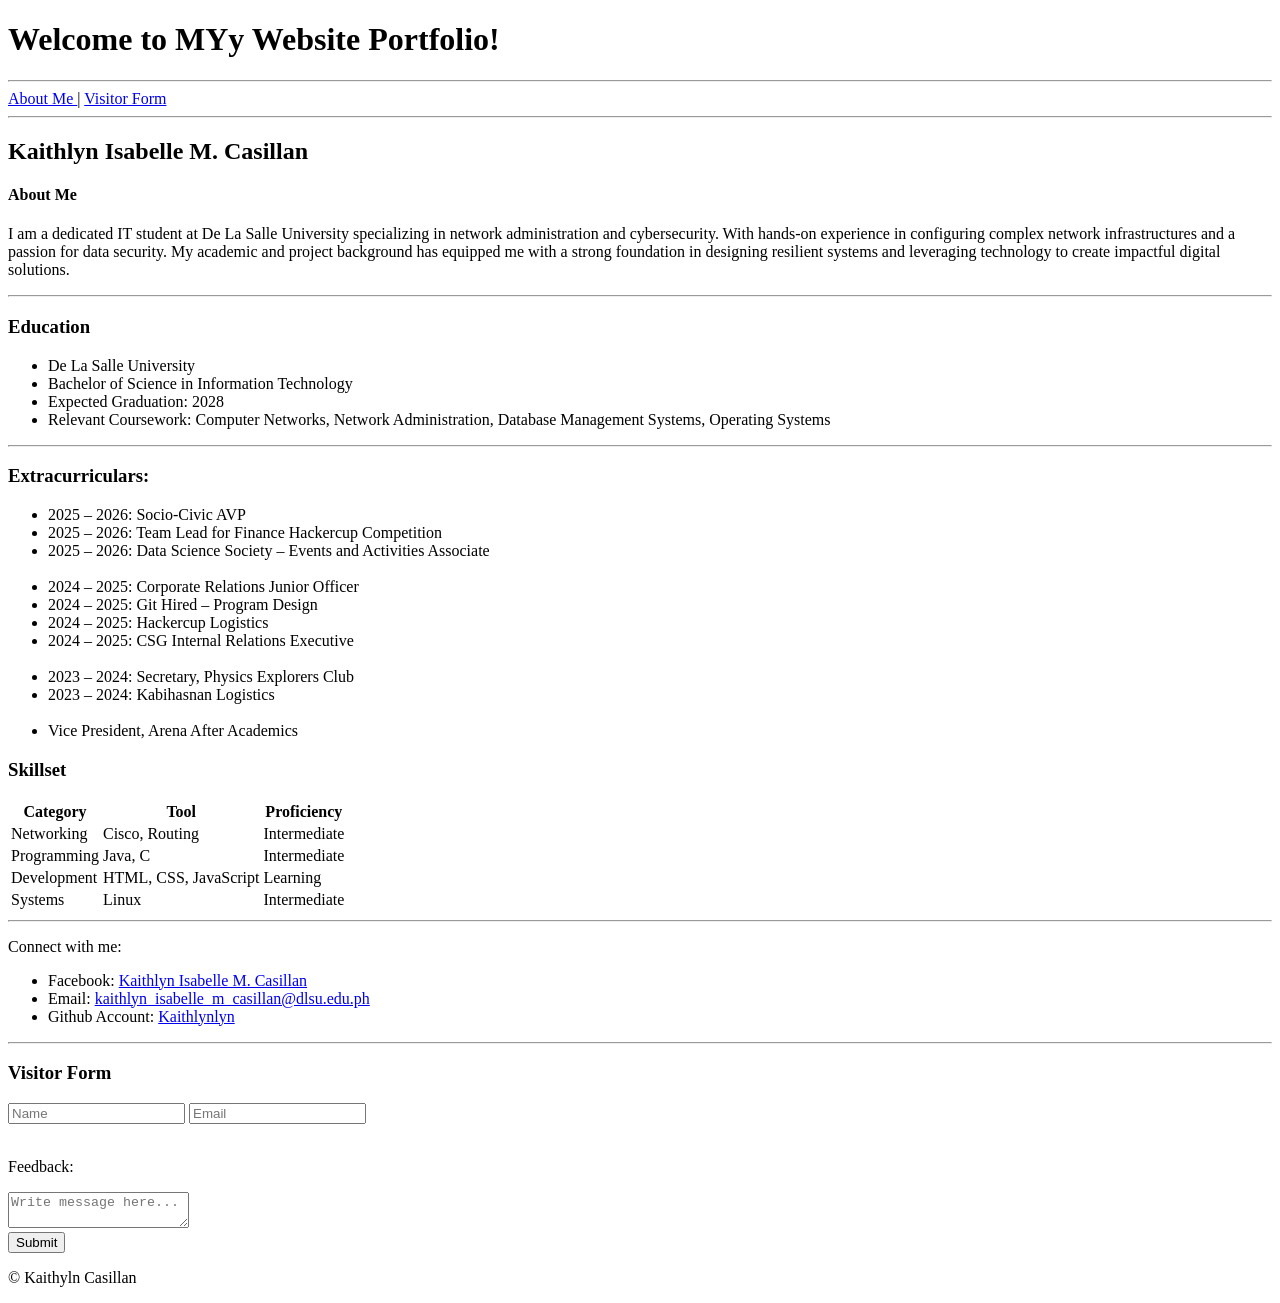
==== index.html @ 683bf372 "Update index.html" ====
<!DOCTYPE html>
<html>
	<head>
		<title>Professional Navigation</title>
	</head>
<body>

<h1>Welcome to MYy Website Portfolio! </h1>

<hr>
	
	<nav>
	<a href="me.html"> About Me </a>
	|
	<a href="#visitor_form">Visitor Form </a>
	<hr>
	
<main>
<section>
<h2>Kaithlyn Isabelle M. Casillan</h2>
<h4>About Me</h4>
<p>
I am a dedicated IT student at De La Salle University specializing in network administration and cybersecurity. With hands-on experience in configuring complex network infrastructures and a passion for data security. My academic and project background has equipped me with a strong foundation in designing resilient systems and leveraging technology to create impactful digital solutions.
</p>
</section>

<hr>

<section>
<h3>Education</h3>
<ul>
	<li>De La Salle University</li>
	<li>Bachelor of Science in Information Technology</li>
	<li>Expected Graduation: 2028</li>
	<li>Relevant Coursework: Computer Networks, Network Administration, Database Management Systems, Operating Systems</li>
</ul>
</section>	

<hr>

<section> 
<h3>Extracurriculars:</h3>
<ul>
	<li>2025 – 2026: Socio-Civic AVP</li>
	<li>2025 – 2026: Team Lead for Finance Hackercup Competition</li>
	<li>2025 – 2026: Data Science Society – Events and Activities Associate</li>
	<br>
	<li>2024 – 2025: Corporate Relations Junior Officer</li>
	<li>2024 – 2025: Git Hired – Program Design</li>
	<li>2024 – 2025: Hackercup Logistics</li>
	<li>2024 – 2025: CSG Internal Relations Executive</li>
	<br>
	<li>2023 – 2024: Secretary, Physics Explorers Club</li>
	<li>2023 – 2024: Kabihasnan Logistics</li>
	<br>
	<li>Vice President, Arena After Academics</li>
</ul>
</section>

<section>
<h3>Skillset</h3>
<table id = "table">
	<tr>
		<th> Category </th>
		<th> Tool </th>
		<th> Proficiency </th>
	</tr>
	<tr>
		<td> Networking </td>
		<td> Cisco, Routing </td>
		<td> Intermediate </td>
	</tr>
	<tr>
		<td> Programming </td>
		<td> Java, C </td>
		<td> Intermediate </td>
	</tr>
	<tr>
		<td> Development </td>
		<td> HTML, CSS, JavaScript </td>
		<td> Learning </td>
	</tr>
	<tr>
		<td> Systems </td>
		<td> Linux </td>
		<td> Intermediate </td>
	</tr>
</table>

</section>

<hr>

<section>
<p> Connect with me: </p>
	<ul>
		<li>Facebook: <a href="https://www.facebook.com/kaithlyn.isabelle.casillan/">Kaithlyn Isabelle M. Casillan</a> </li>
		<li>Email: <a href="mailto:kaithlyn_isabelle_m_casillan@dlsu.edu.ph"> kaithlyn_isabelle_m_casillan@dlsu.edu.ph </a> </li>
		<li>Github Account:  <a href="https://github.com/Kaithlynlyn"> Kaithlynlyn </a> </li>
	</ul>

</section>

<hr>

<section id="visitor_form">
	<h3>Visitor Form</h3>

	<form>
		<input type="text" placeholder="Name">
		<input type="email" placeholder="Email">
		<br>
		<br>
		<p>Feedback:</p>
		<textarea placeholder="Write message here..."></textarea>
		<br>
		<button type="submit"> Submit </button>
	</form>
</section>

</main>

<footer> 
<p> © Kaithyln Casillan </p> 
</footer>

</body>

</html>
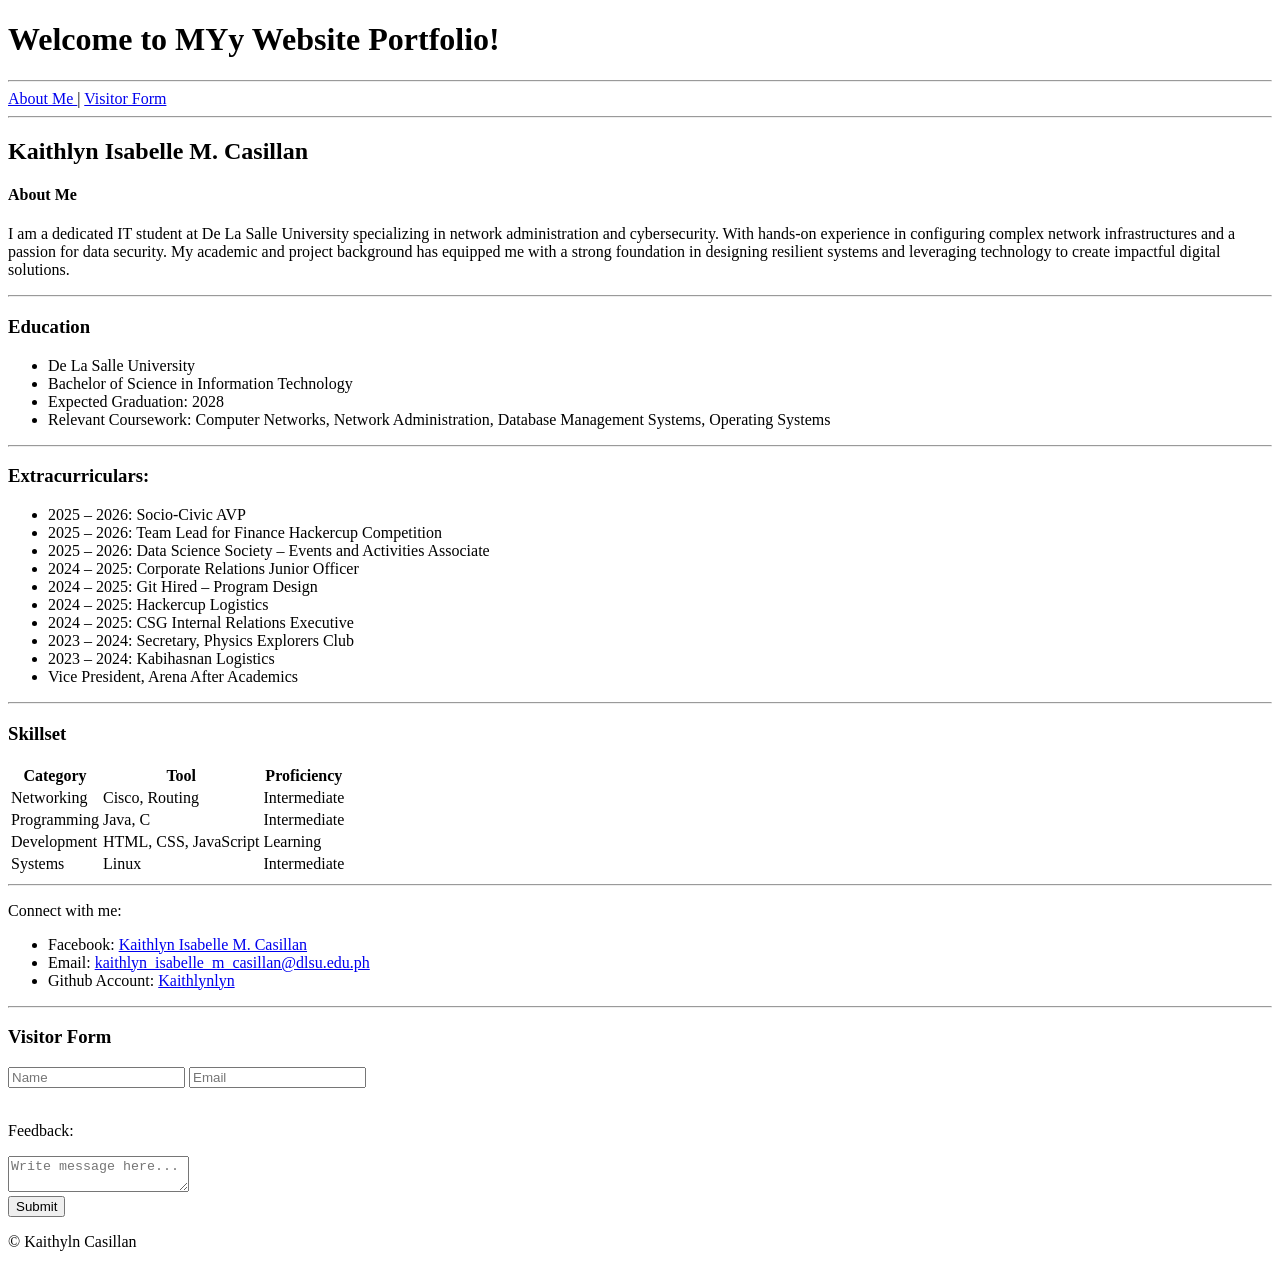
==== commit 0e6672cc: "Update index.html" ====
--- a/index.html
+++ b/index.html
@@ -44,18 +44,17 @@
 	<li>2025 – 2026: Socio-Civic AVP</li>
 	<li>2025 – 2026: Team Lead for Finance Hackercup Competition</li>
 	<li>2025 – 2026: Data Science Society – Events and Activities Associate</li>
-	<br>
 	<li>2024 – 2025: Corporate Relations Junior Officer</li>
 	<li>2024 – 2025: Git Hired – Program Design</li>
 	<li>2024 – 2025: Hackercup Logistics</li>
 	<li>2024 – 2025: CSG Internal Relations Executive</li>
-	<br>
 	<li>2023 – 2024: Secretary, Physics Explorers Club</li>
 	<li>2023 – 2024: Kabihasnan Logistics</li>
-	<br>
 	<li>Vice President, Arena After Academics</li>
 </ul>
 </section>
+
+<hr>
 
 <section>
 <h3>Skillset</h3>
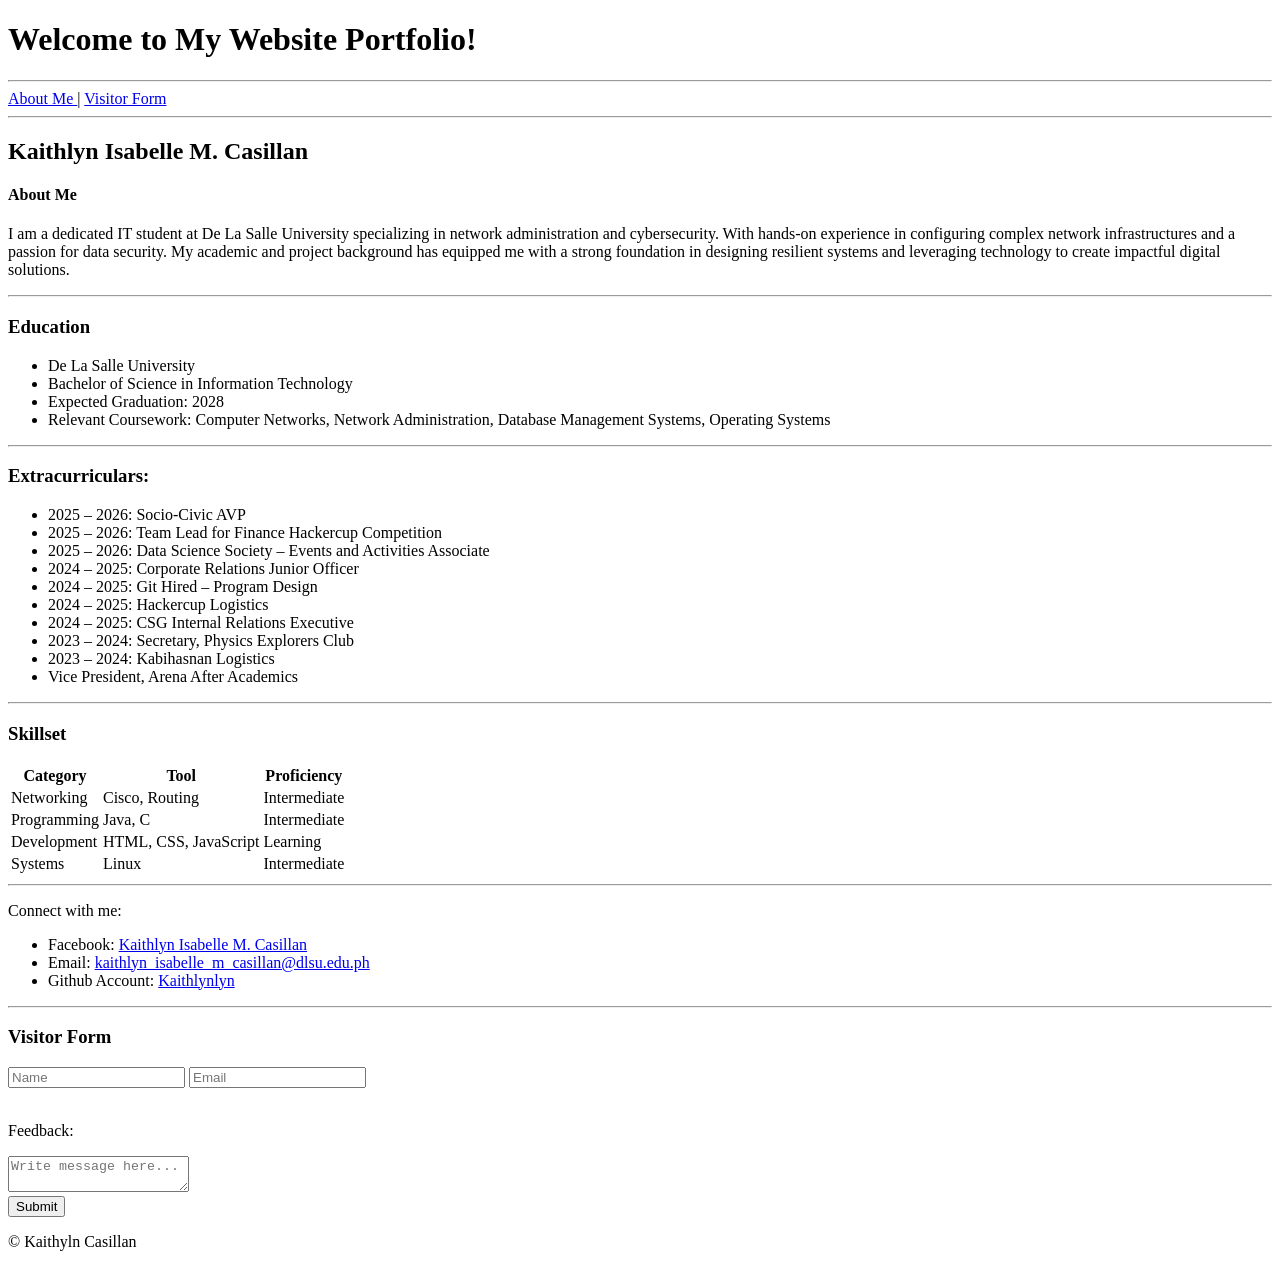
==== commit e34d7b69: "Update index.html" ====
--- a/index.html
+++ b/index.html
@@ -5,7 +5,7 @@
 	</head>
 <body>
 
-<h1>Welcome to MYy Website Portfolio! </h1>
+<h1>Welcome to My Website Portfolio! </h1>
 
 <hr>
 	
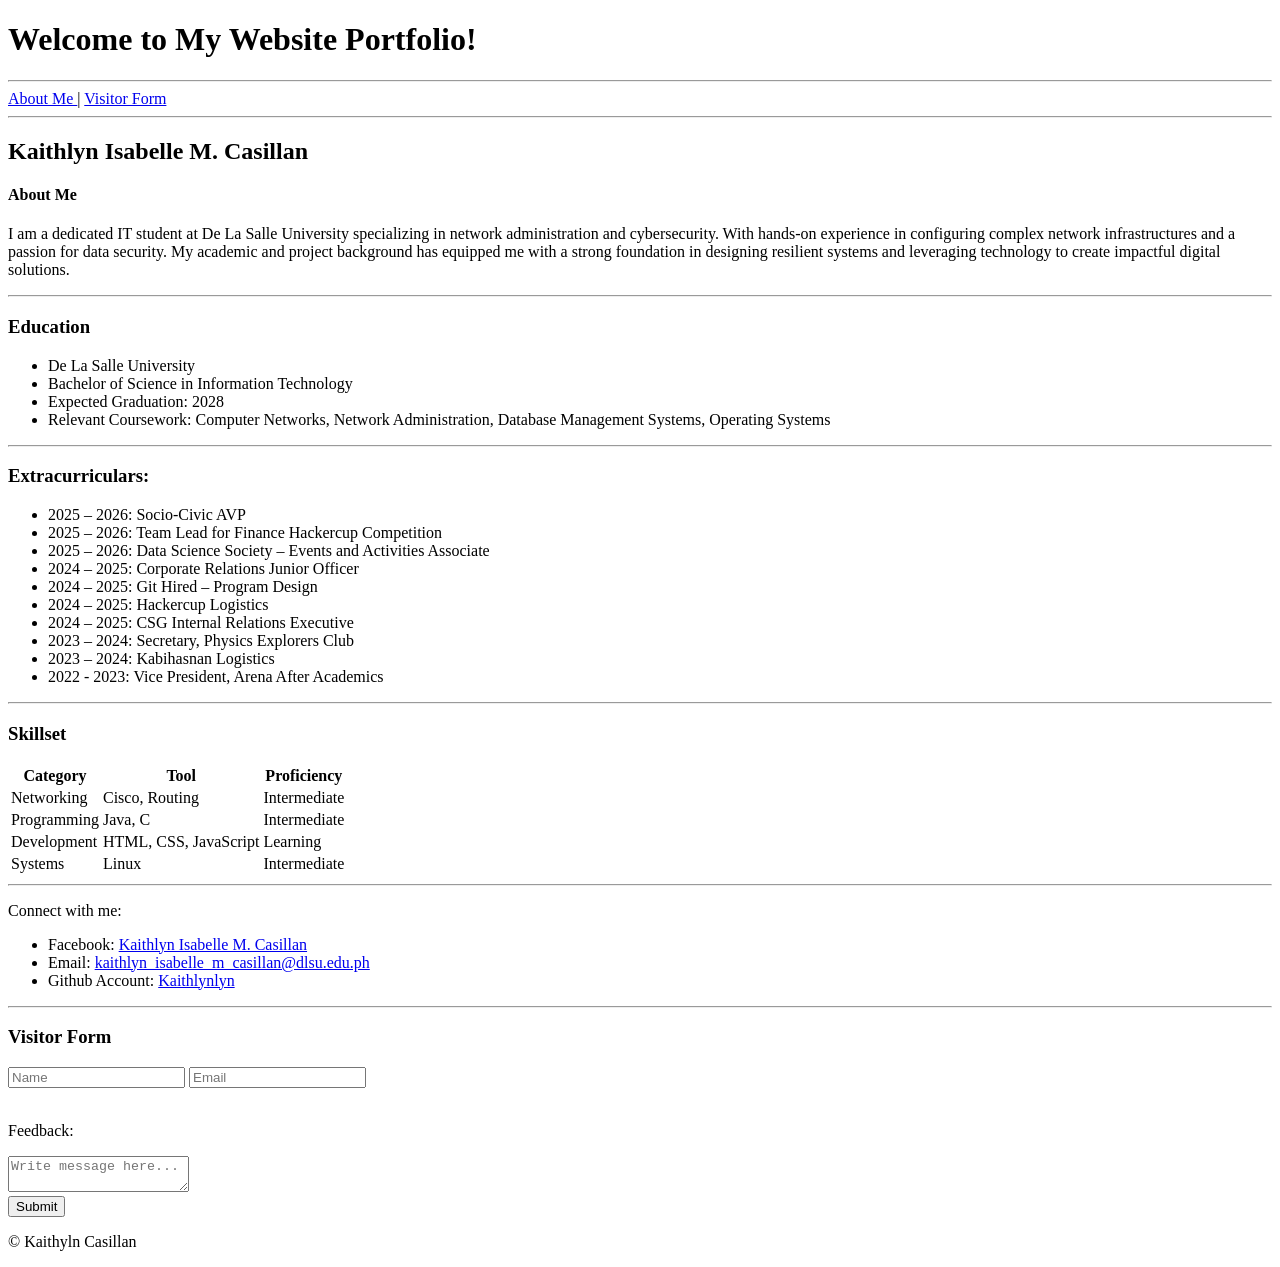
==== commit b409c670: "Update index.html" ====
--- a/index.html
+++ b/index.html
@@ -50,7 +50,7 @@
 	<li>2024 – 2025: CSG Internal Relations Executive</li>
 	<li>2023 – 2024: Secretary, Physics Explorers Club</li>
 	<li>2023 – 2024: Kabihasnan Logistics</li>
-	<li>Vice President, Arena After Academics</li>
+	<li>2022 - 2023: Vice President, Arena After Academics</li>
 </ul>
 </section>
 
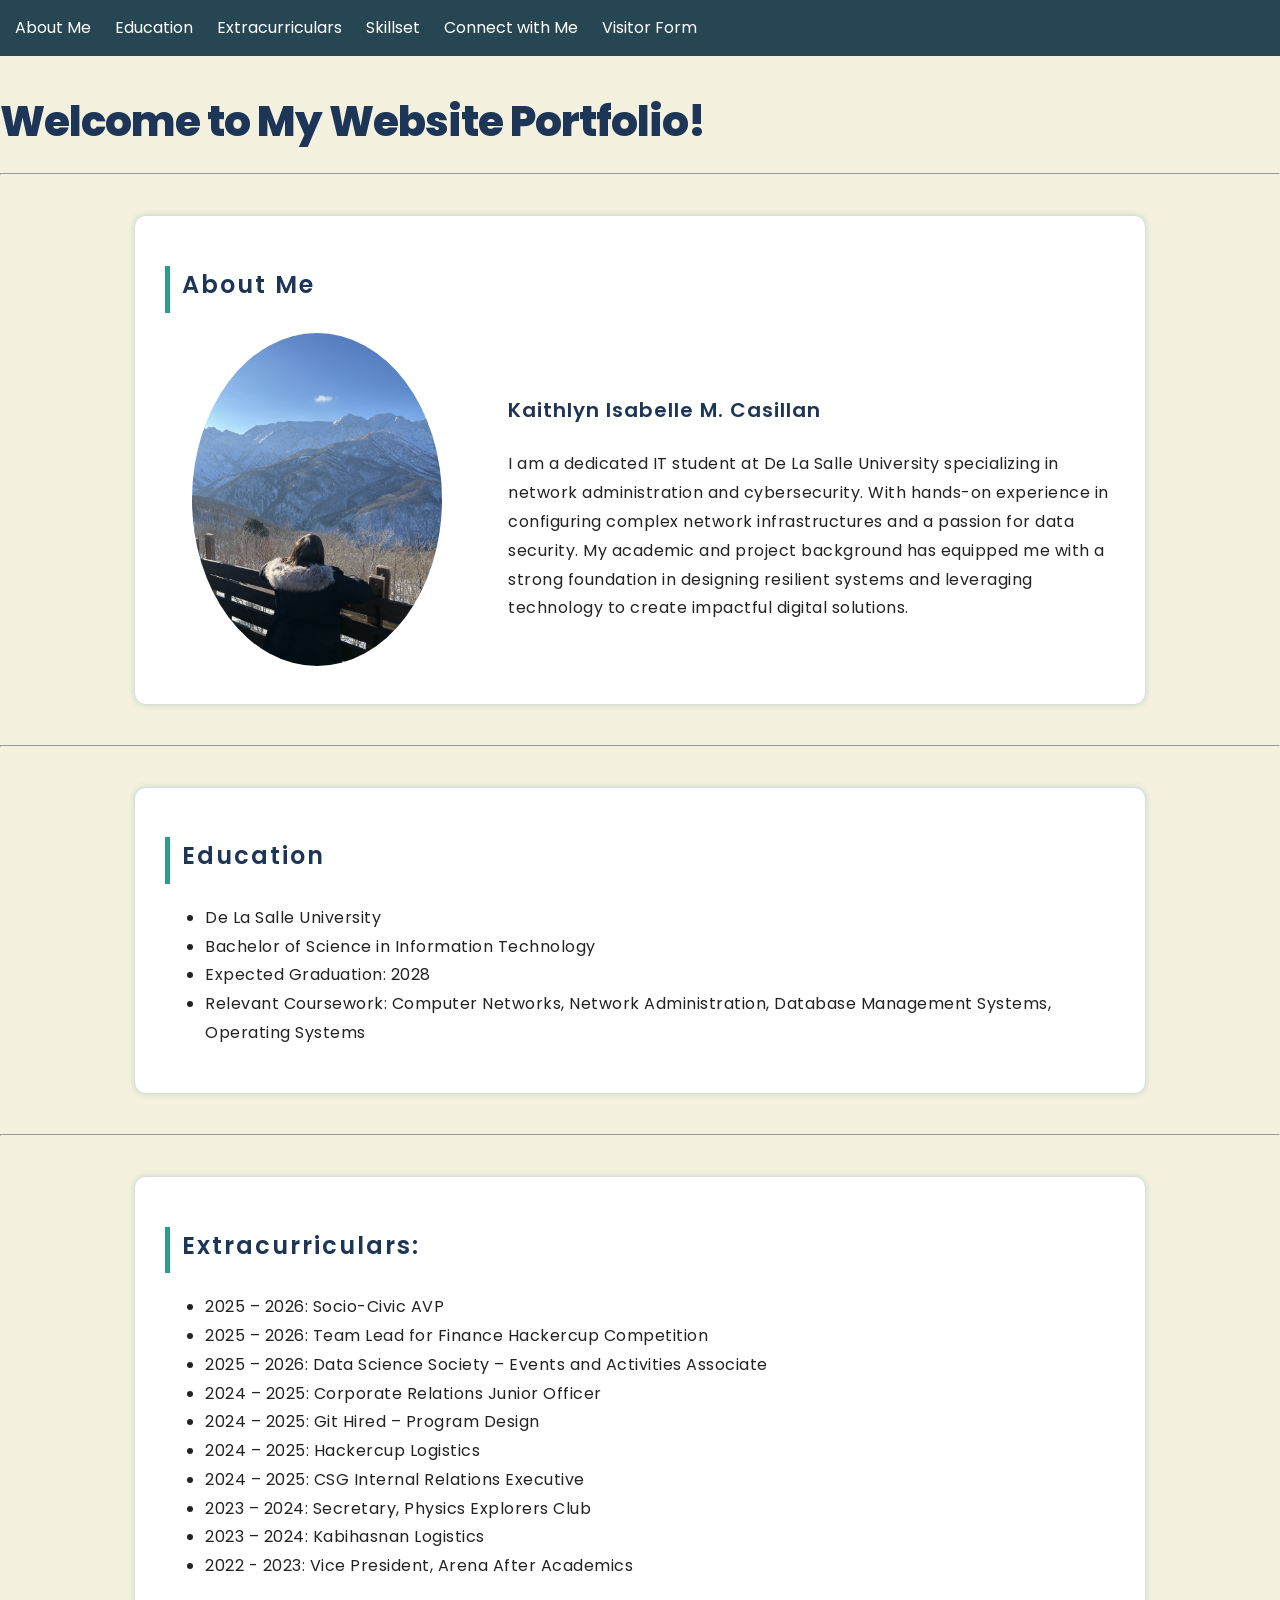
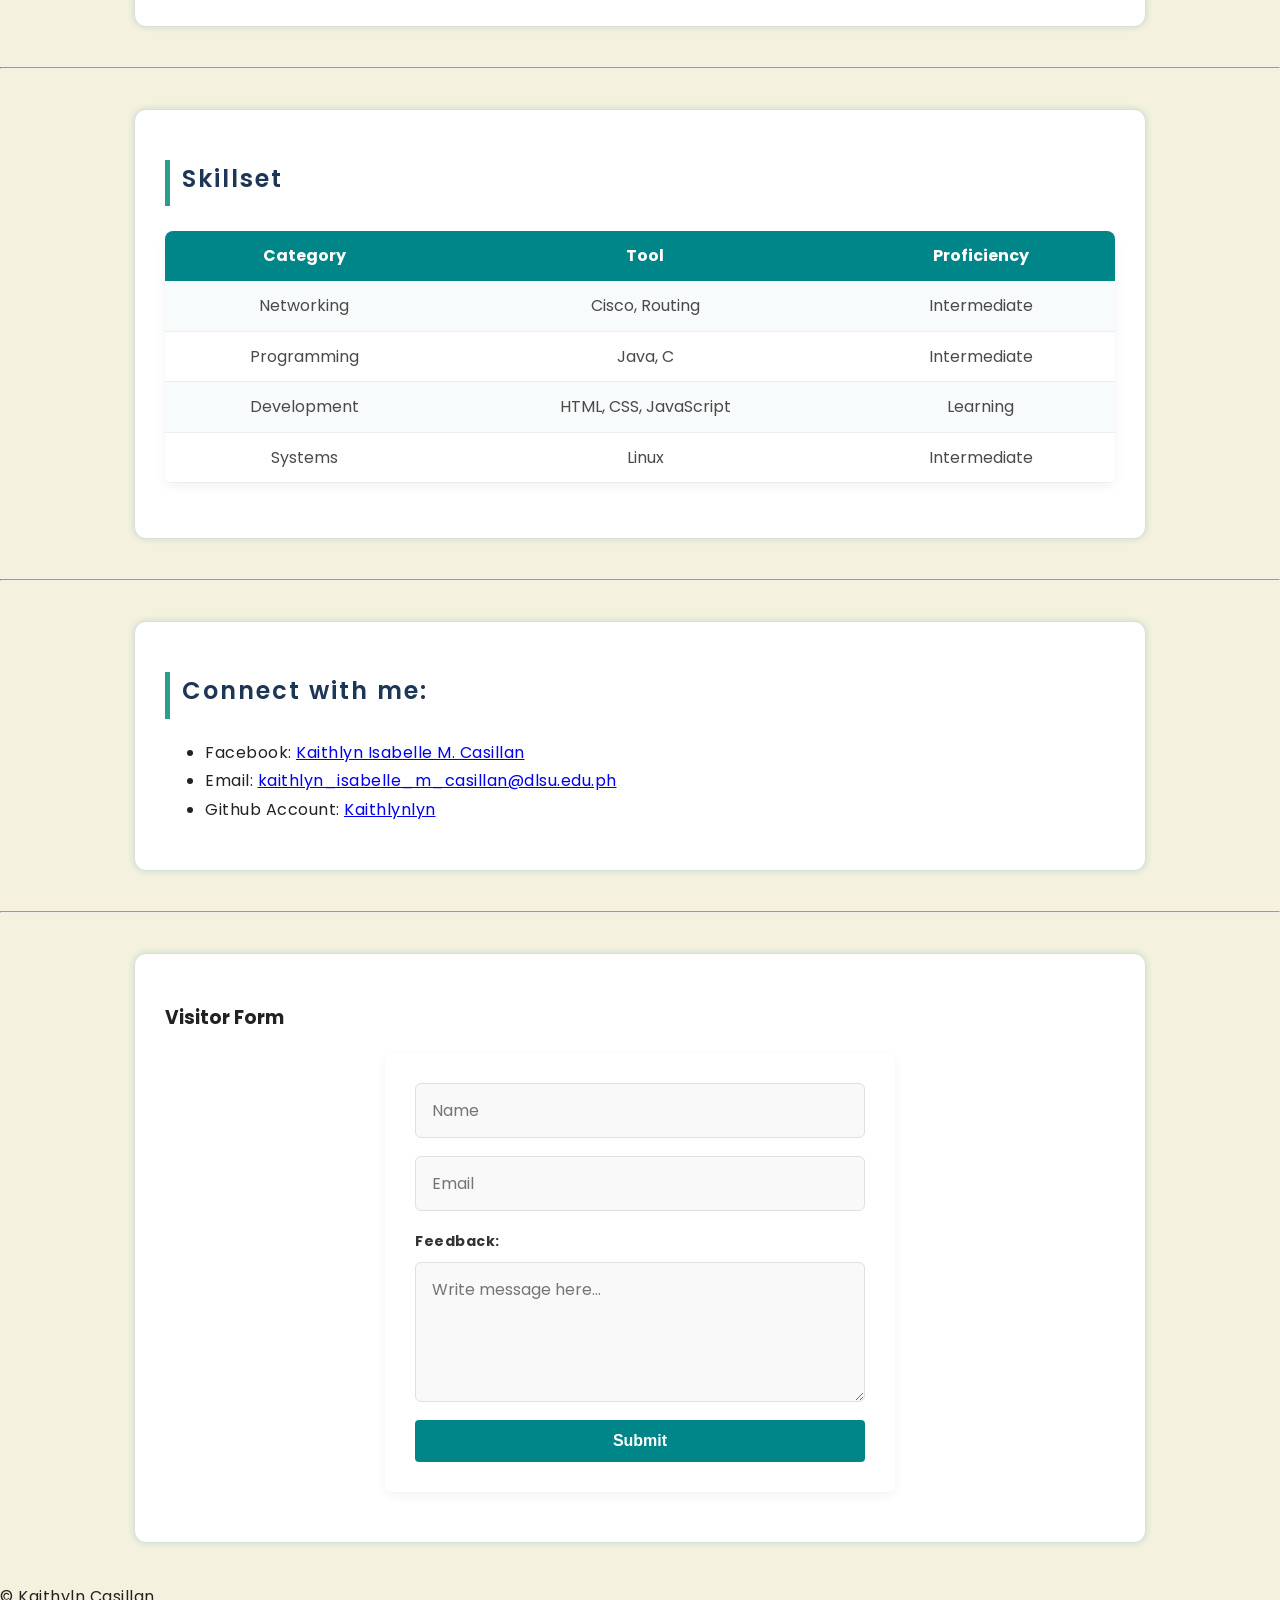
==== commit bcc60baf: "Update index.html" ====
--- a/index.html
+++ b/index.html
@@ -2,6 +2,10 @@
 <html>
 	<head>
 		<title>Professional Navigation</title>
+		<link rel="stylesheet" href="style.css">
+		<link rel="preconnect" href="https://fonts.googleapis.com">
+		<link rel="preconnect" href="https://fonts.gstatic.com" crossorigin>
+		<link href="https://fonts.googleapis.com/css2?family=Poppins:wght@400;600;700&display=swap" rel="stylesheet">
 	</head>
 <body>
 
@@ -9,25 +13,38 @@
 
 <hr>
 	
-	<nav>
+	<nav class="navigationbar">
 	<a href="me.html"> About Me </a>
-	|
-	<a href="#visitor_form">Visitor Form </a>
-	<hr>
+	<a href="#educ"> Education </a>
+	<a href="#extra">Extracurriculars </a>
+	<a href="#skills"> Skillset </a>
+	<a href="#contact"> Connect with Me </a>
+	<a href="#visitor_form"> Visitor Form </a>
+	</nav>
+
 	
 <main>
-<section>
-<h2>Kaithlyn Isabelle M. Casillan</h2>
-<h4>About Me</h4>
+<section class="portfolio">
+<h2>About Me</h2> 
+<div class="about">
+<div class="about_me_img">
+<img src="About_me.jpg">
+</div>
+
+<div class="about_text">
+<h4>Kaithlyn Isabelle M. Casillan</h4>
 <p>
 I am a dedicated IT student at De La Salle University specializing in network administration and cybersecurity. With hands-on experience in configuring complex network infrastructures and a passion for data security. My academic and project background has equipped me with a strong foundation in designing resilient systems and leveraging technology to create impactful digital solutions.
 </p>
+</div>
+
+</div>
 </section>
 
 <hr>
 
-<section>
-<h3>Education</h3>
+<section id="educ" class="portfolio">
+<h2>Education</h2>
 <ul>
 	<li>De La Salle University</li>
 	<li>Bachelor of Science in Information Technology</li>
@@ -38,8 +55,8 @@
 
 <hr>
 
-<section> 
-<h3>Extracurriculars:</h3>
+<section id="extra" class="portfolio"> 
+<h2>Extracurriculars:</h2>
 <ul>
 	<li>2025 – 2026: Socio-Civic AVP</li>
 	<li>2025 – 2026: Team Lead for Finance Hackercup Competition</li>
@@ -56,9 +73,9 @@
 
 <hr>
 
-<section>
-<h3>Skillset</h3>
-<table id = "table">
+<section id="skills" class="portfolio">
+<h2>Skillset</h2>
+<table id = "table" class="professional_table">
 	<tr>
 		<th> Category </th>
 		<th> Tool </th>
@@ -90,8 +107,8 @@
 
 <hr>
 
-<section>
-<p> Connect with me: </p>
+<section id="contact" class="portfolio">
+<h2> Connect with me: </h2>
 	<ul>
 		<li>Facebook: <a href="https://www.facebook.com/kaithlyn.isabelle.casillan/">Kaithlyn Isabelle M. Casillan</a> </li>
 		<li>Email: <a href="mailto:kaithlyn_isabelle_m_casillan@dlsu.edu.ph"> kaithlyn_isabelle_m_casillan@dlsu.edu.ph </a> </li>
@@ -102,17 +119,17 @@
 
 <hr>
 
-<section id="visitor_form">
+<section id="visitor_form" class="portfolio">
 	<h3>Visitor Form</h3>
 
-	<form>
+	<form class="visitors">
 		<input type="text" placeholder="Name">
 		<input type="email" placeholder="Email">
-		<br>
-		<br>
+	
+		
 		<p>Feedback:</p>
 		<textarea placeholder="Write message here..."></textarea>
-		<br>
+		
 		<button type="submit"> Submit </button>
 	</form>
 </section>
--- a/style.css
+++ b/style.css
@@ -0,0 +1,193 @@
+body { 
+		background-color: #f4f1de;
+		margin: 0;
+		padding-top: 60px;
+		
+		font-family: 'Poppins', sans-serif;
+		line-height: 1.6;
+		color: #222222;
+}
+
+h1 {
+    font-size: 42px;
+    font-weight: 800;
+    color: #1d3557;
+	padding-bottom: 8px;
+    letter-spacing: -1px;
+    margin-bottom: 10px;
+}
+
+h2 {
+    font-size: 24px;
+    font-weight: 600;
+	border-left: 5px solid #2a9d8f;
+	padding-left: 12px;
+    letter-spacing: 2px;
+    color: #1d3557;
+	padding-bottom: 8px;
+    margin-bottom: 20px;
+}
+
+h4 {
+    font-size: 20px;
+    font-weight: 600;
+    letter-spacing: 1px;
+    color: #1d3557;
+	padding-bottom: 8px;
+    margin-bottom: 2px;
+}
+
+p, ul, pre {
+    font-size: 16px;
+    font-weight: 400;
+    line-height: 1.8;
+    color: #222222;
+    margin-bottom: 15px;
+	letter-spacing: 0.5px;
+}
+
+.navigationbar {
+	position: fixed;
+	top: 0;
+	left: 0;
+	width: 100%;
+	
+	background-color: #264653;
+	padding: 15px;
+}
+
+.navigationbar a {
+	color: white;
+	text-decoration: none;
+	margin-right: 20px;
+}
+
+.portfolio {
+	max-width: 950px;
+	margin: 40px auto;
+	padding: 30px;
+	background-color: white;
+	border: 1px solid #dddddd;
+	border-radius: 12px;
+	box-shadow: 0 0 6px rgba(0, 134, 136, 0.2); 
+}
+
+.about {
+	display: flex;
+	align-items: center;
+	gap: 40px;
+}
+
+.about_me_img {
+	flex: 1;
+	text-align: center;
+}
+
+.about_me_img img {
+	width: 100%;
+	max-width: 250px;
+	height: auto;
+	border-radius: 50%;
+}
+
+.about_text {
+	flex: 2;
+}
+	
+
+.professional_table {
+    width: 100%;                
+    border-collapse: collapse;  
+    margin: 25px 0;             
+    font-size: 16px;            
+    background-color: white;   
+    border-radius: 8px;        
+    overflow: hidden;          
+    box-shadow: 0 4px 12px rgba(0,0,0,0.05); 
+}
+
+.professional_table th {
+    background-color: #008688;  
+    color: white;               
+    text-align: center;           
+    font-weight: bold;         
+    padding: 12px 15px;        
+}
+
+table td {      
+	text-align: center; 
+	padding: 12px 15px;
+    border-bottom: 1px solid #eeeeee; 
+    color: #4a4a4a;           
+}
+
+.professional_table tr:nth-child(even) {
+    background-color: #f8fbfb;  
+}
+
+.professional_table tr:hover {
+    background-color: #f1f7f7;
+}
+
+.visitors {
+    background-color: white;
+    padding: 30px;
+    border-radius: 8px;
+    box-shadow: 0 4px 12px rgba(0, 0, 0, 0.05); 
+    max-width: 450px;           
+    margin: 20px auto;         
+}
+
+
+.visitors input[type="text"],
+.visitors input[type="email"],
+.visitors textarea {
+    display: block;            
+    width: 100%;             
+    padding: 14px 16px;            
+    margin-bottom: 18px; 
+	background-color: #f9f9f9;
+    border: 1px solid #e0e0e0;
+    border-radius: 6px;        
+    font-size: 16px;
+    font-family: inherit;      
+    box-sizing: border-box;    
+}
+
+
+.visitors textarea {
+    height: 140px;            
+    resize: vertical;         
+}
+
+
+.visitors p {
+    margin: 0 0 8px 0;         
+    font-weight: bold;        
+    color: #333333;
+    font-size: 14px;
+}
+
+.visitors input:focus,
+.visitors textarea:focus {
+    border-color: #008688;     
+    outline: none;              
+    box-shadow: 0 0 6px rgba(0, 134, 136, 0.2); 
+}
+
+
+.visitors button[type="submit"] {
+    width: 100%;               
+    background-color: #008688; 
+    color: white;               
+    padding: 12px;
+    border: none;               
+    border-radius: 4px;
+    font-size: 16px;
+    font-weight: bold;
+    cursor: pointer;            
+}
+
+.visitors button[type="submit"]:hover {
+    background-color: #005b5c;
+}
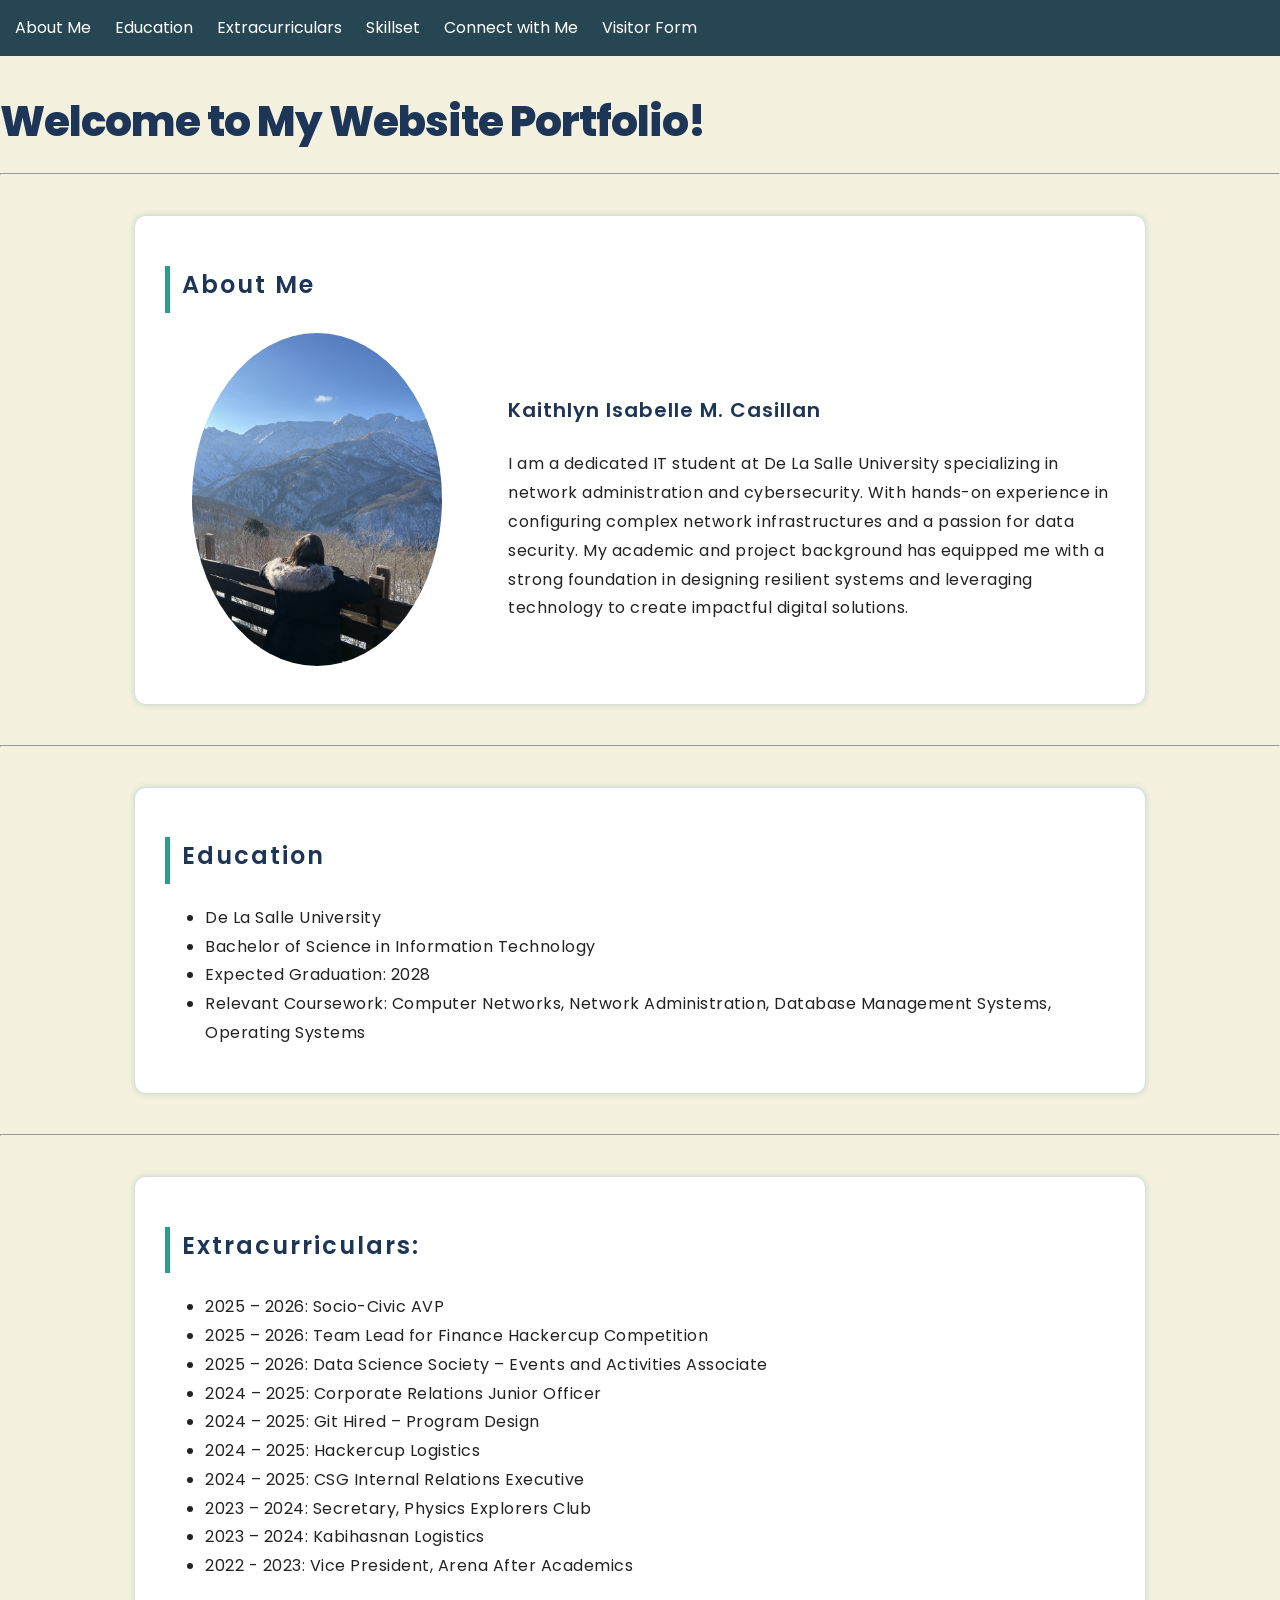
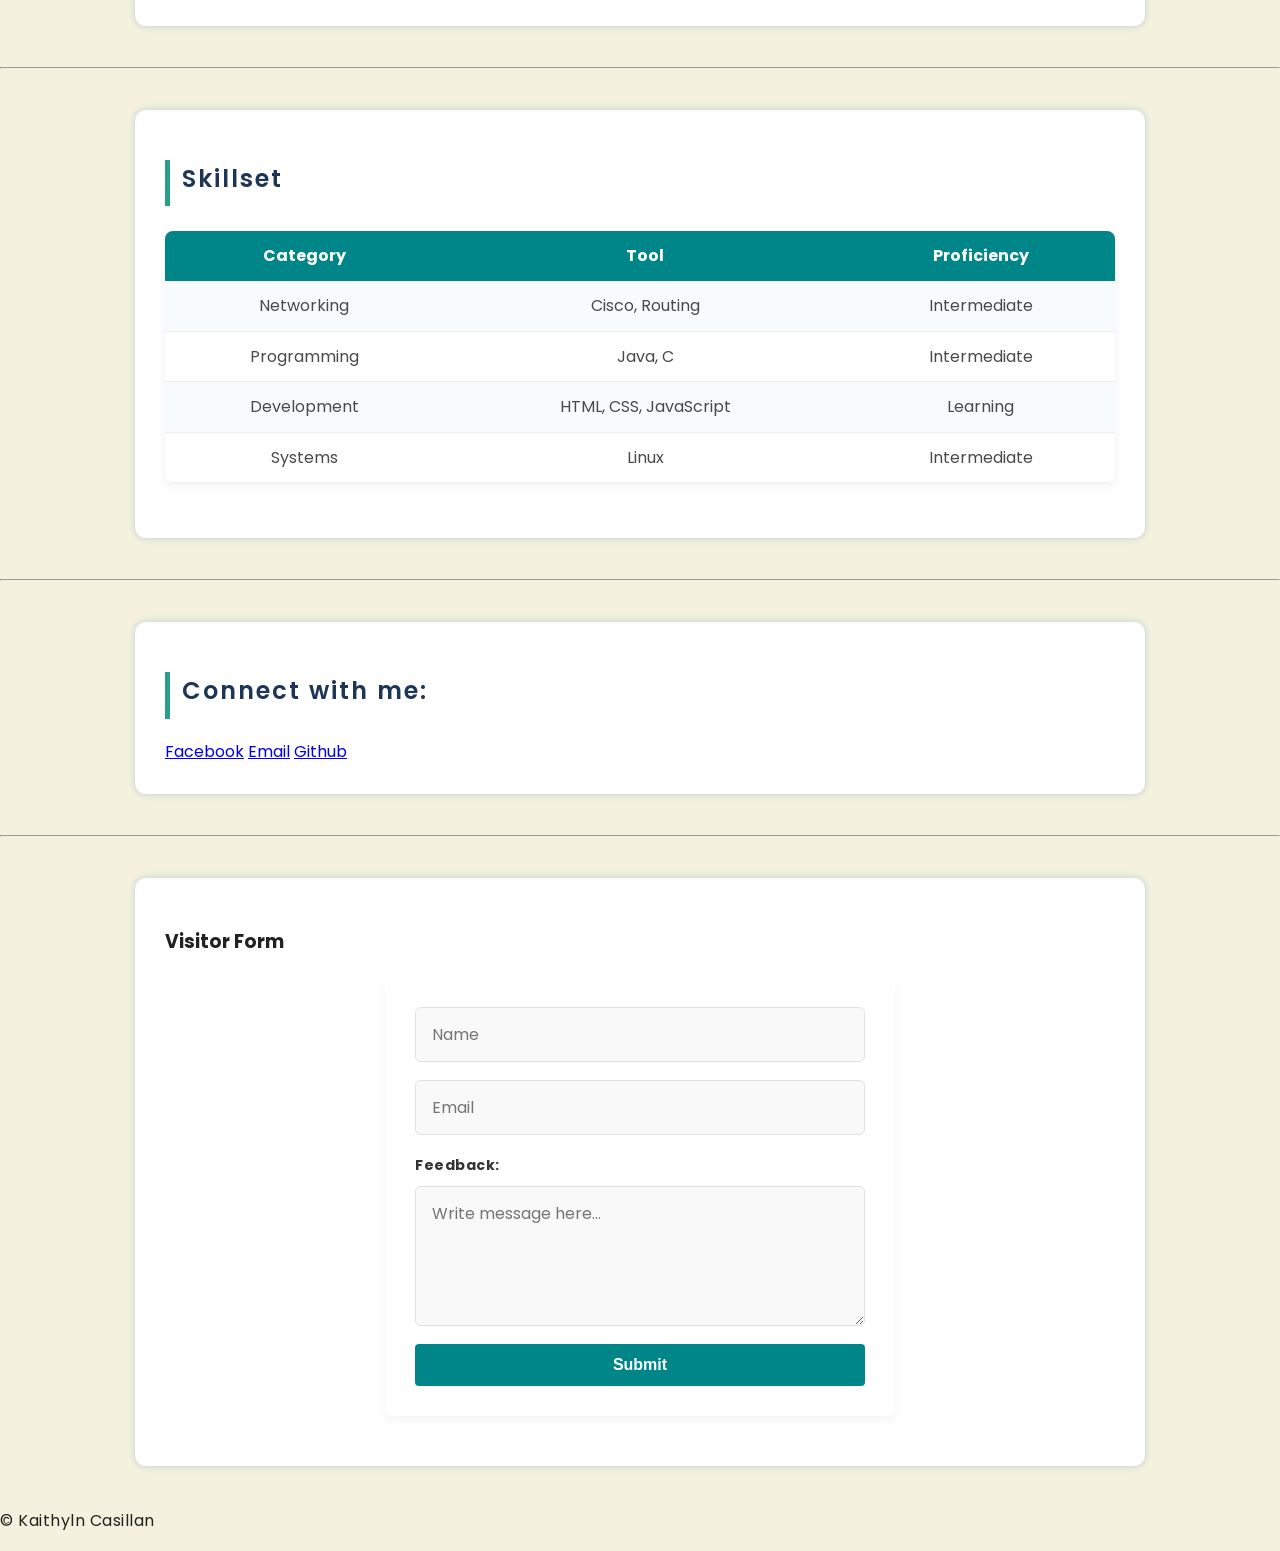
==== commit 4ef7ccae: "Update index.html" ====
--- a/index.html
+++ b/index.html
@@ -107,13 +107,13 @@
 
 <hr>
 
-<section id="contact" class="portfolio">
+<section id="connect" class="portfolio">
 <h2> Connect with me: </h2>
-	<ul>
-		<li>Facebook: <a href="https://www.facebook.com/kaithlyn.isabelle.casillan/">Kaithlyn Isabelle M. Casillan</a> </li>
-		<li>Email: <a href="mailto:kaithlyn_isabelle_m_casillan@dlsu.edu.ph"> kaithlyn_isabelle_m_casillan@dlsu.edu.ph </a> </li>
-		<li>Github Account:  <a href="https://github.com/Kaithlynlyn"> Kaithlynlyn </a> </li>
-	</ul>
+	<div class="connect_links">
+		<a href="https://www.facebook.com/kaithlyn.isabelle.casillan/" class="connect_button">Facebook</a>
+		<a href="mailto:kaithlyn_isabelle_m_casillan@dlsu.edu.ph" class="connect_button">Email</a> 
+		<a href="https://github.com/Kaithlynlyn" class="connect_button">Github</a> 
+	</div>
 
 </section>
 
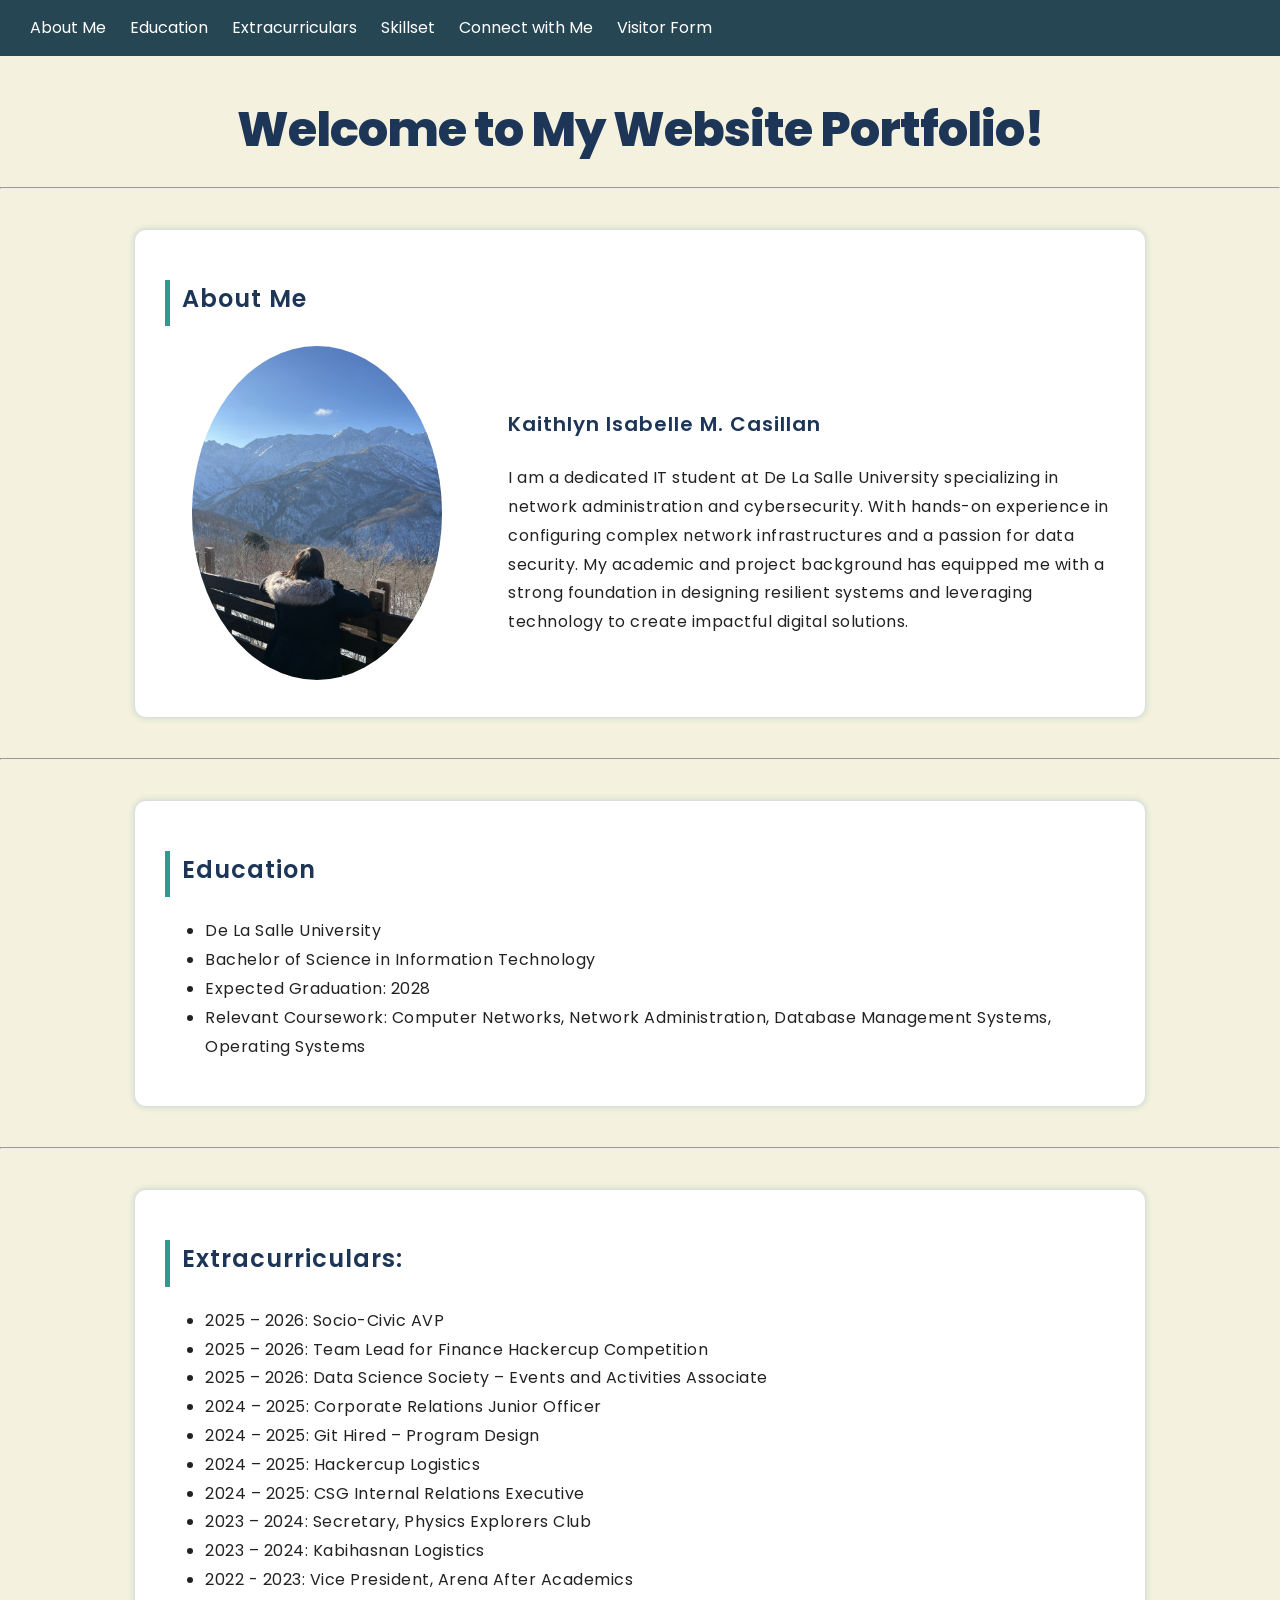
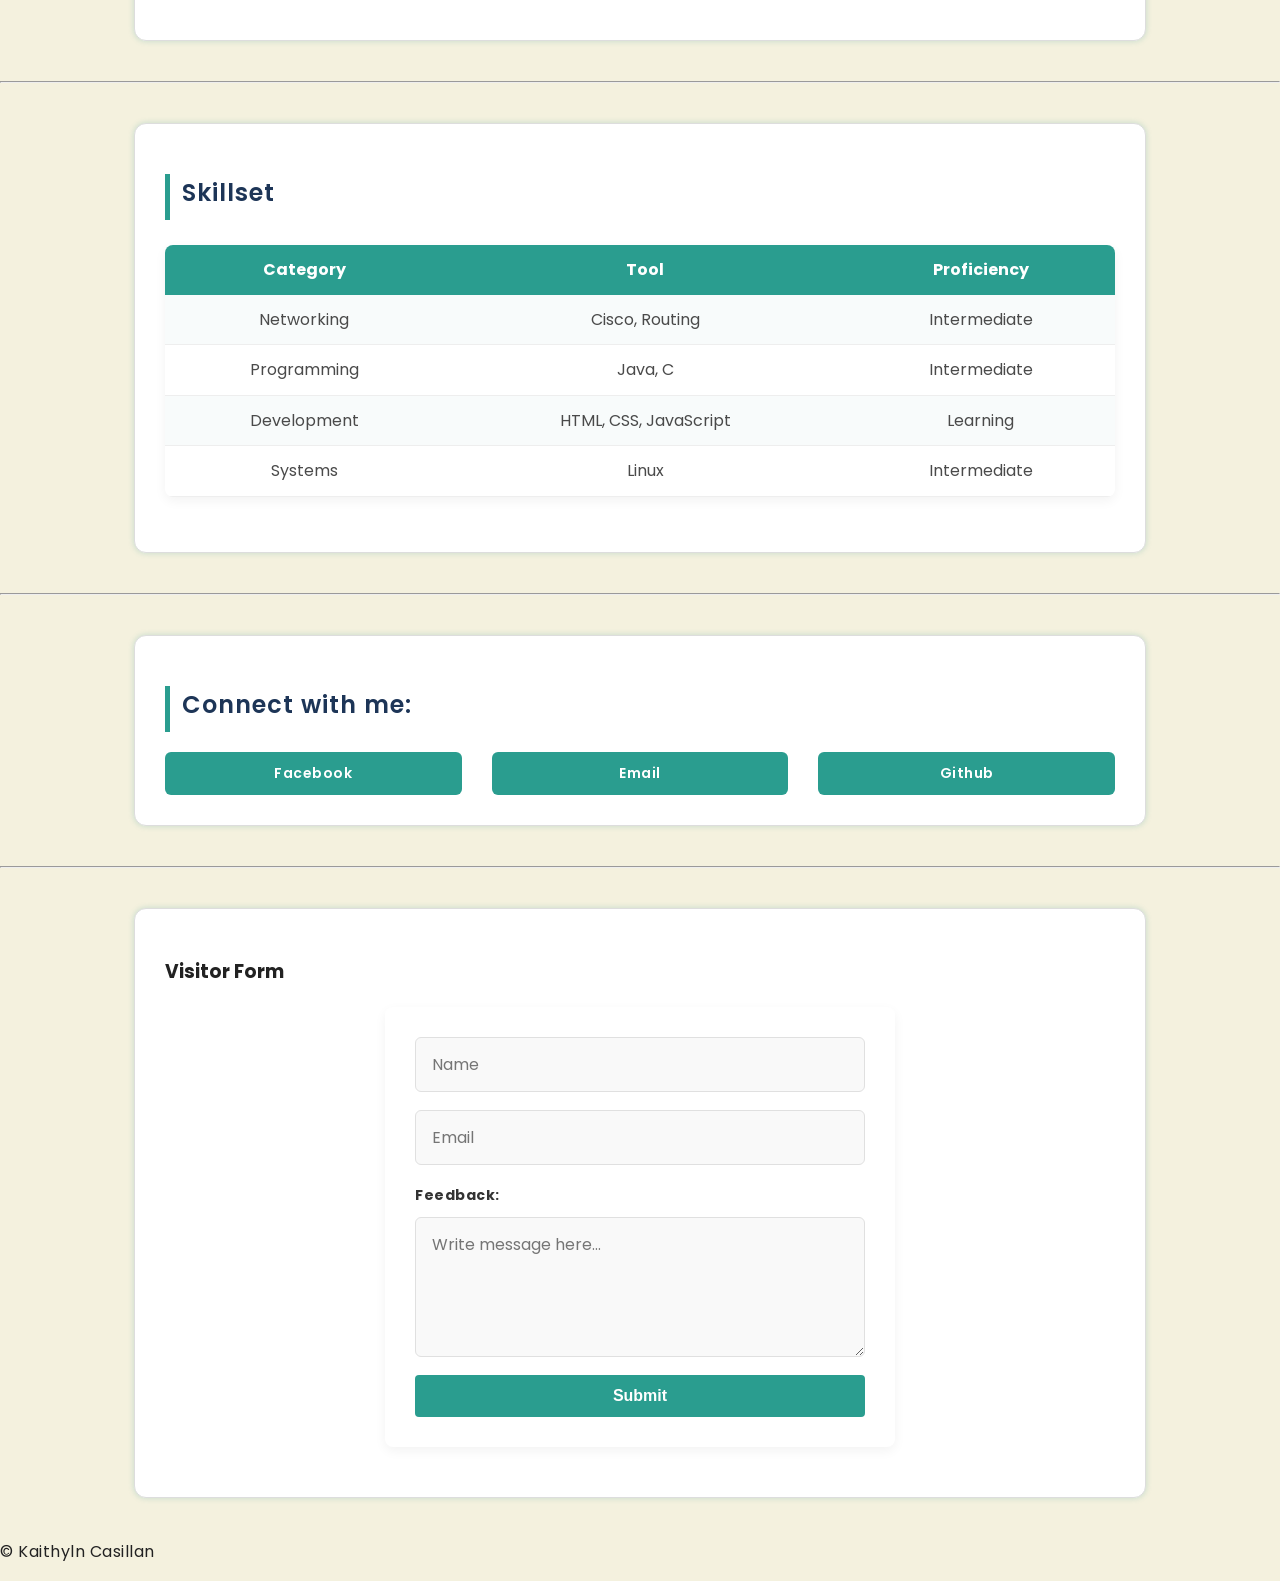
==== commit 51c50141: "Update index.html" ====
--- a/index.html
+++ b/index.html
@@ -18,7 +18,7 @@
 	<a href="#educ"> Education </a>
 	<a href="#extra">Extracurriculars </a>
 	<a href="#skills"> Skillset </a>
-	<a href="#contact"> Connect with Me </a>
+	<a href="#connect"> Connect with Me </a>
 	<a href="#visitor_form"> Visitor Form </a>
 	</nav>
 
--- a/style.css
+++ b/style.css
@@ -9,8 +9,9 @@
 }
 
 h1 {
-    font-size: 42px;
+    font-size: 48px;
     font-weight: 800;
+	text-align: center;
     color: #1d3557;
 	padding-bottom: 8px;
     letter-spacing: -1px;
@@ -22,7 +23,7 @@
     font-weight: 600;
 	border-left: 5px solid #2a9d8f;
 	padding-left: 12px;
-    letter-spacing: 2px;
+    letter-spacing: 1px;
     color: #1d3557;
 	padding-bottom: 8px;
     margin-bottom: 20px;
@@ -37,7 +38,7 @@
     margin-bottom: 2px;
 }
 
-p, ul, pre {
+p, ul{
     font-size: 16px;
     font-weight: 400;
     line-height: 1.8;
@@ -51,9 +52,9 @@
 	top: 0;
 	left: 0;
 	width: 100%;
-	
 	background-color: #264653;
-	padding: 15px;
+	padding: 15px 30px;
+	box-sizing: border-box;
 }
 
 .navigationbar a {
@@ -107,14 +108,14 @@
 }
 
 .professional_table th {
-    background-color: #008688;  
+    background-color:#2a9d8f;  
     color: white;               
     text-align: center;           
     font-weight: bold;         
     padding: 12px 15px;        
 }
 
-table td {      
+.professional_table td {      
 	text-align: center; 
 	padding: 12px 15px;
     border-bottom: 1px solid #eeeeee; 
@@ -127,6 +128,33 @@
 
 .professional_table tr:hover {
     background-color: #f1f7f7;
+}
+
+.connect_links {
+    display: flex;
+    flex-wrap: wrap;            
+    gap: 30px;                 
+    margin-top: 20px;
+}
+
+.connect_button {
+	flex: 1;
+    display: inline-block;
+	text-align: center;
+    text-decoration: none;      
+    font-size: 14px;
+    font-weight: 600;         
+    letter-spacing: 0.5px;
+    padding: 10px 20px;         
+    border-radius: 6px;         
+    color: white;             
+    border: none; 
+    background-color: #2a9d8f;
+
+}
+
+.connect_button:hover {
+	background-color: #005b5c;
 }
 
 .visitors {
@@ -170,7 +198,7 @@
 
 .visitors input:focus,
 .visitors textarea:focus {
-    border-color: #008688;     
+    border-color: #2a9d8f;     
     outline: none;              
     box-shadow: 0 0 6px rgba(0, 134, 136, 0.2); 
 }
@@ -178,7 +206,7 @@
 
 .visitors button[type="submit"] {
     width: 100%;               
-    background-color: #008688; 
+    background-color: #2a9d8f; 
     color: white;               
     padding: 12px;
     border: none;               
@@ -190,4 +218,184 @@
 
 .visitors button[type="submit"]:hover {
     background-color: #005b5c;
+}
+
+.movie_split {
+	display: flex;
+	align-items: center;
+	justify-content: space-between;
+	gap: 30px;
+}
+
+.movie_text {
+	flex: 1;
+}
+
+.movies_img {
+	display: flex;
+	flex: 2;
+	gap: 15px;
+	justify-content: flex-end;
+}
+
+.movies_img img {
+	height: auto;
+	border-radius: 6px;
+}
+
+.bucket_split {
+	display: flex;
+	align-items: center;
+	justify-content: space-between;
+	gap: 30px;
+}
+
+.bucket_text {
+	flex: 1;
+}
+
+.bucket_list ul {
+	height: auto;
+}
+
+.audio {
+	display:flex;
+	align-items: center;
+	gap: 20px;
+	flex-wrap: wrap;
+	background-color: #f8fbfb;
+	padding: 15px 20px;
+	border-radius: 8px;
+	border: none;
+}
+
+.audio audio {
+	flex: 2;
+	min-width: 250px;
+}
+
+.spotify_button {
+	flex: 1;
+    display: inline-block;
+	text-align: center;
+    text-decoration: none;      
+    font-size: 14px;
+    font-weight: 600;         
+    letter-spacing: 0.5px;
+    padding: 10px 20px;         
+    border-radius: 6px;         
+    color: white;             
+    border: none; 
+    background-color: #1DB954;
+	box-shadow: 0 4px 12px rgba(29, 185, 84, 0.2);
+}
+
+.spotify_button:hover {
+	background-color: #1ed760;
+}
+
+.music_table img {
+	width: 70px;
+	height: 70px;
+	object-fit: cover;
+	border-radius: 6px;
+	display: block;
+	margin: 0 auto;
+	border: 1px solid #dddddd;
+	border-radius: 12px;
+	box-shadow: 0 4px 10px rgba(26, 82, 73, 0.5); 
+}
+
+.music_table {
+    width: 100%;                
+    border-collapse: collapse;  
+    margin: 25px 0;             
+    font-size: 16px;            
+    background-color: white;   
+    border-radius: 8px;        
+    overflow: hidden;          
+    box-shadow: 0 4px 12px rgba(0,0,0,0.05); 
+}
+
+.music_table th {
+    background-color: #1a5249;  
+    color: white;               
+    text-align: center;           
+    font-weight: 600;         
+    padding: 12px 15px;  
+	font-size: 15px;	
+}
+
+.music_table td {      
+	text-align: center; 
+	padding: 12px 15px;
+    border-bottom: 1px solid #f1f1f1; 
+    color: #333333;           
+}
+
+.music_table tr:hover {
+    background-color: #edf2f0;
+}
+
+.bouldering {
+	display: grid;
+	grid-template-columns: repeat(3, 220px);
+	gap: 20px;
+	margin: 25px auto 0 auto;
+	justify-content: center;
+	width: 100%;
+}
+
+.bouldering video, .bouldering img {
+	width: 100%;
+	height: 380px;
+	object-fit: cover;
+	border-radius: 8px;
+	box-shadow: 0 4px 12px rgba(0,0,0,0.05);
+	background-color: #000000;
+}
+
+.hobbies {
+	display: flex;
+	gap: 20px;
+	flex-wrap: wrap;
+	margin-top: 15px;
+}
+
+.hobby {
+	flex: 1;
+	min-width: 180px;
+	position: relative;
+	overflow: hidden;
+	border-radius: 8px;
+	box-shadow: 0 4px 12px rgba(0,0,0,0.05);
+	background-color: #e9c46a;
+}
+
+.hobby img {
+	width: 100%;
+	height: 200px;
+	object-fit: cover;
+	display: block;
+}
+
+.hobby span {
+	position: absolute;
+	bottom: 0;
+	left: 0;
+	width: 100%;
+	background: linear-gradient(transparent, rgba(0, 0, 0, 0.75));
+	color: white;
+	padding: 10px;
+	font-size: 14px;
+	font-weight: 600;
+	letter-spacing: 0.5px;
+	text-align: center;
+	box-sizing: border-box;
+}
+
+.hobby:hover img {
+	transform: scale(1.06);
+	opacity: 0.85;
+	transition: transform 0.3s ease, opacity 0.3s ease;
 }
